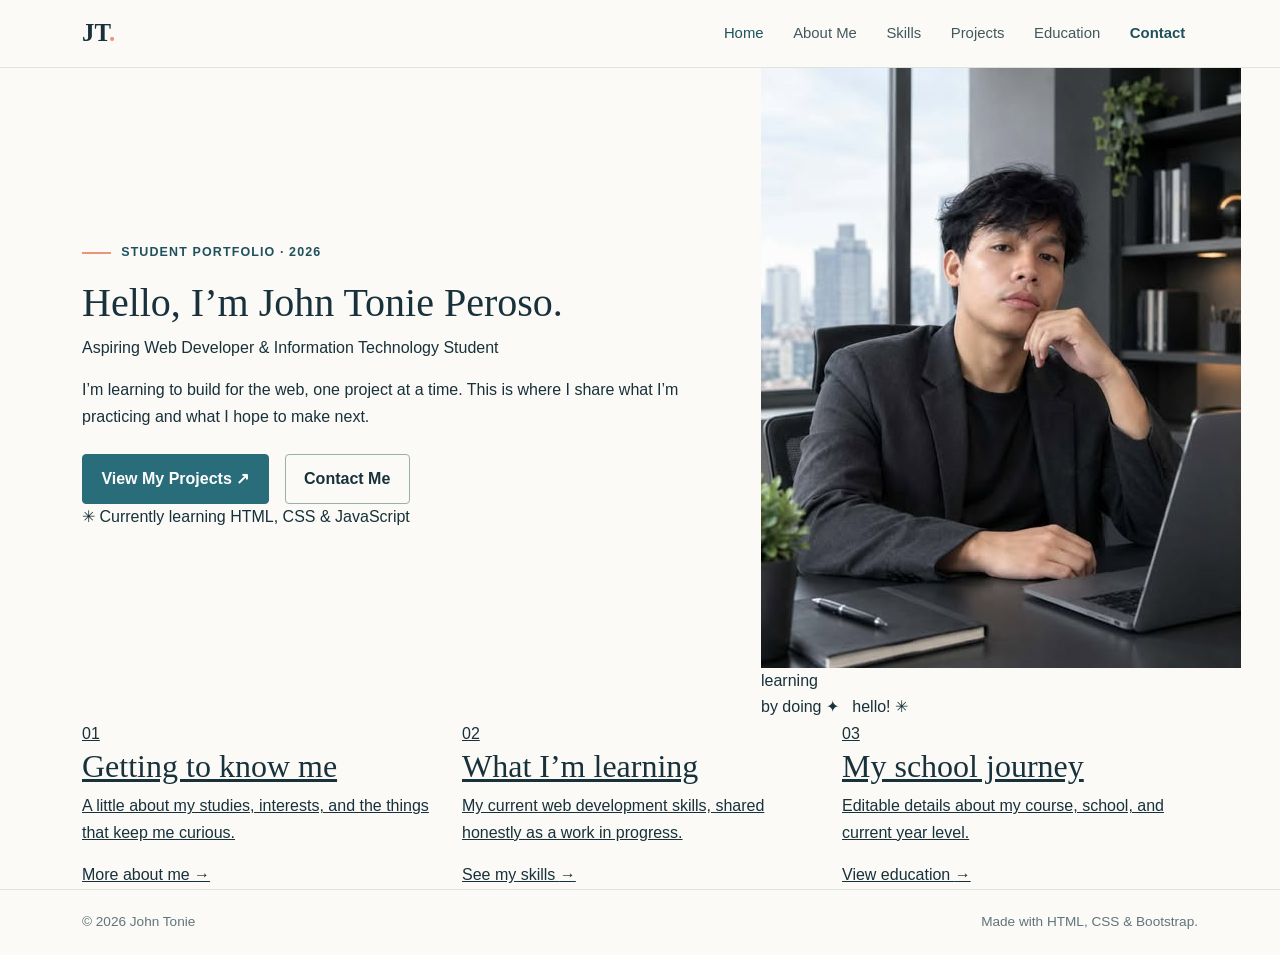
==== index.html @ 824a7008 "Upload portfolio project" ====
<!doctype html>
<html lang="en">
<head>
	<meta charset="utf-8">
	<meta name="viewport" content="width=device-width, initial-scale=1">
	<meta name="description" content="John Tonie's student portfolio: learning, skills, projects, and contact details.">
	<title>John Tonie | Student Portfolio</title>
	<link href="https://cdn.jsdelivr.net/npm/bootstrap@5.3.3/dist/css/bootstrap.min.css" rel="stylesheet">
	<link rel="stylesheet" href="assets/styles/style.css">
	<link rel="stylesheet" href="assets/styles/pages/home.css">
</head>
<body>
	<nav class="navbar navbar-expand-lg site-nav sticky-top" aria-label="Main navigation">
		<div class="container">
			<a class="navbar-brand" href="index.html">JT<span class="brand-dot">.</span></a>
			<button class="navbar-toggler" type="button" data-bs-toggle="collapse" data-bs-target="#mainNav" aria-controls="mainNav" aria-expanded="false" aria-label="Toggle navigation">
				<span class="navbar-toggler-icon"></span>
			</button>
			<div class="collapse navbar-collapse" id="mainNav">
				<ul class="navbar-nav ms-auto align-items-lg-center gap-lg-1">
					<li class="nav-item"><a class="nav-link active" aria-current="page" href="index.html">Home</a></li>
					<li class="nav-item"><a class="nav-link" href="pages/about.html">About Me</a></li>
					<li class="nav-item"><a class="nav-link" href="pages/skills.html">Skills</a></li>
					<li class="nav-item"><a class="nav-link" href="pages/projects.html">Projects</a></li>
					<li class="nav-item"><a class="nav-link" href="pages/education.html">Education</a></li>
					<li class="nav-item"><a class="nav-link nav-contact" href="pages/contact.html">Contact</a></li>
				</ul>
			</div>
		</div>
	</nav>

	<main>
		<section class="home-hero" aria-labelledby="home-title">
			<div class="container">
				<div class="row align-items-center g-5">
					<div class="col-lg-7 order-2 order-lg-1">
						<p class="eyebrow"><span class="eyebrow-mark"></span> Student portfolio · 2026</p>
						<h1 id="home-title">Hello, I’m <span>John Tonie Peroso.</span></h1>
						<p class="hero-role">Aspiring Web Developer &amp; Information Technology Student</p>
						<p class="hero-copy">I’m learning to build for the web, one project at a time. This is where I share what I’m practicing and what I hope to make next.</p>
						<div class="d-flex flex-wrap gap-3 mt-4">
							<a class="btn btn-primary-custom" href="pages/projects.html">View My Projects <span aria-hidden="true">↗</span></a>
							<a class="btn btn-outline-custom" href="pages/contact.html">Contact Me</a>
						</div>
						<p class="hero-note"><span aria-hidden="true">✳</span> Currently learning HTML, CSS &amp; JavaScript</p>
					</div>
					<div class="col-lg-5 order-1 order-lg-2">
						<div class="profile-art">
							<div class="profile-frame">
								<img class="profile-photo" src="assets/images/johntonie.jpg" alt="John Tonie Peroso">
							</div>
							<span class="art-sticker sticker-top">learning<br>by doing</span>
							<span class="art-sticker sticker-bottom">✦ &nbsp; hello!</span>
							<span class="art-scribble" aria-hidden="true">✳</span>
						</div>
					</div>
				</div>
			</div>
		</section>

		<section class="home-details section-space" aria-label="Portfolio overview">
			<div class="container">
				<div class="row g-4">
					<div class="col-md-4">
						<a class="overview-link" href="pages/about.html">
							<span class="overview-number">01</span><h2>Getting to know me</h2>
							<p>A little about my studies, interests, and the things that keep me curious.</p>
							<span class="text-link">More about me <span aria-hidden="true">→</span></span>
						</a>
					</div>
					<div class="col-md-4">
						<a class="overview-link" href="pages/skills.html">
							<span class="overview-number">02</span><h2>What I’m learning</h2>
							<p>My current web development skills, shared honestly as a work in progress.</p>
							<span class="text-link">See my skills <span aria-hidden="true">→</span></span>
						</a>
					</div>
					<div class="col-md-4">
						<a class="overview-link" href="pages/education.html">
							<span class="overview-number">03</span><h2>My school journey</h2>
							<p>Editable details about my course, school, and current year level.</p>
							<span class="text-link">View education <span aria-hidden="true">→</span></span>
						</a>
					</div>
				</div>
			</div>
		</section>
	</main>

	<footer class="site-footer">
		<div class="container d-flex flex-column flex-sm-row justify-content-between gap-2">
			<span>© 2026 John Tonie</span><span>Made with HTML, CSS &amp; Bootstrap.</span>
		</div>
	</footer>
	<script src="https://cdn.jsdelivr.net/npm/bootstrap@5.3.3/dist/js/bootstrap.bundle.min.js"></script>
</body>
</html>
---- assets/styles/style.css ----
:root {
	--ink: #18313b;
	--muted: #61747a;
	--blue: #286d79;
	--blue-deep: #1e515d;
	--mint: #c9e8dc;
	--paper: #fbfaf6;
	--line: #dbe4df;
	--coral: #ed9478;
	--yellow: #f1d37b;
}

html { scroll-behavior: smooth; }

body {
	color: var(--ink);
	background: var(--paper);
	font-family: "Trebuchet MS", "Segoe UI", sans-serif;
	line-height: 1.65;
}

a { color: inherit; }

.site-nav {
	background: rgba(251, 250, 246, .96);
	border-bottom: 1px solid var(--line);
	backdrop-filter: blur(10px);
}

.navbar-brand {
	color: var(--ink);
	font-family: Georgia, "Times New Roman", serif;
	font-size: 1.55rem;
	font-weight: 700;
}

.navbar-brand:hover { color: var(--blue); }
.brand-dot { color: var(--coral); }
.navbar-nav .nav-link { color: #42585e; font-size: .93rem; padding: .65rem .8rem !important; }
.navbar-nav .nav-link:hover, .navbar-nav .nav-link.active { color: var(--blue-deep); }
.navbar-nav .nav-contact { color: var(--blue-deep); font-weight: 700; }
.navbar-toggler { border-color: var(--line); }
.navbar-toggler:focus { box-shadow: 0 0 0 .2rem rgba(40, 109, 121, .18); }

.eyebrow, .page-kicker {
	color: var(--blue-deep);
	font-size: .78rem;
	font-weight: 700;
	letter-spacing: .09em;
	text-transform: uppercase;
}

.eyebrow { display: flex; align-items: center; gap: .65rem; }
.eyebrow-mark { width: 1.8rem; height: 2px; background: var(--coral); }

h1, h2, h3, .page-title {
	font-family: Georgia, "Times New Roman", serif;
	letter-spacing: 0;
}

.btn { border-radius: 4px; padding: .75rem 1.15rem; font-weight: 700; }
.btn-primary-custom { color: #fff; background: var(--blue); border: 1px solid var(--blue); }
.btn-primary-custom:hover { color: #fff; background: var(--blue-deep); border-color: var(--blue-deep); transform: translateY(-2px); }
.btn-outline-custom { color: var(--ink); border: 1px solid #9caeaa; }
.btn-outline-custom:hover { color: var(--blue-deep); border-color: var(--blue); background: #fff; }

.page-hero { padding: clamp(3.4rem, 7vw, 5.7rem) 0 2.7rem; background: #eaf4ef; }
.page-title { max-width: 17ch; margin: .35rem 0 .8rem; font-size: clamp(2.6rem, 5vw, 4rem); line-height: 1.08; }
.page-intro { max-width: 43rem; margin: 0; color: var(--muted); font-size: 1.08rem; }
.content-section { padding: 3.5rem 0 5rem; }
.section-heading { margin: 0 0 1.25rem; font-size: 1.8rem; }
.soft-panel { height: 100%; padding: 1.5rem; border-left: 3px solid var(--coral); background: #f1f5ef; }
.soft-panel h2, .soft-panel h3 { font-size: 1.3rem; }
.soft-panel p:last-child { margin-bottom: 0; color: var(--muted); }
.site-footer { padding: 1.35rem 0; border-top: 1px solid var(--line); color: var(--muted); background: var(--paper); font-size: .85rem; }

@media (max-width: 991.98px) {
	.navbar-nav { align-items: stretch !important; padding: .7rem 0 .4rem; }
	.navbar-nav .nav-link { padding: .55rem 0 !important; }
}

@media (max-width: 575.98px) {
	.content-section { padding: 2.5rem 0 3.5rem; }
}

@media (prefers-reduced-motion: reduce) {
	html { scroll-behavior: auto; }
	*, *::before, *::after { transition-duration: .01ms !important; }
}
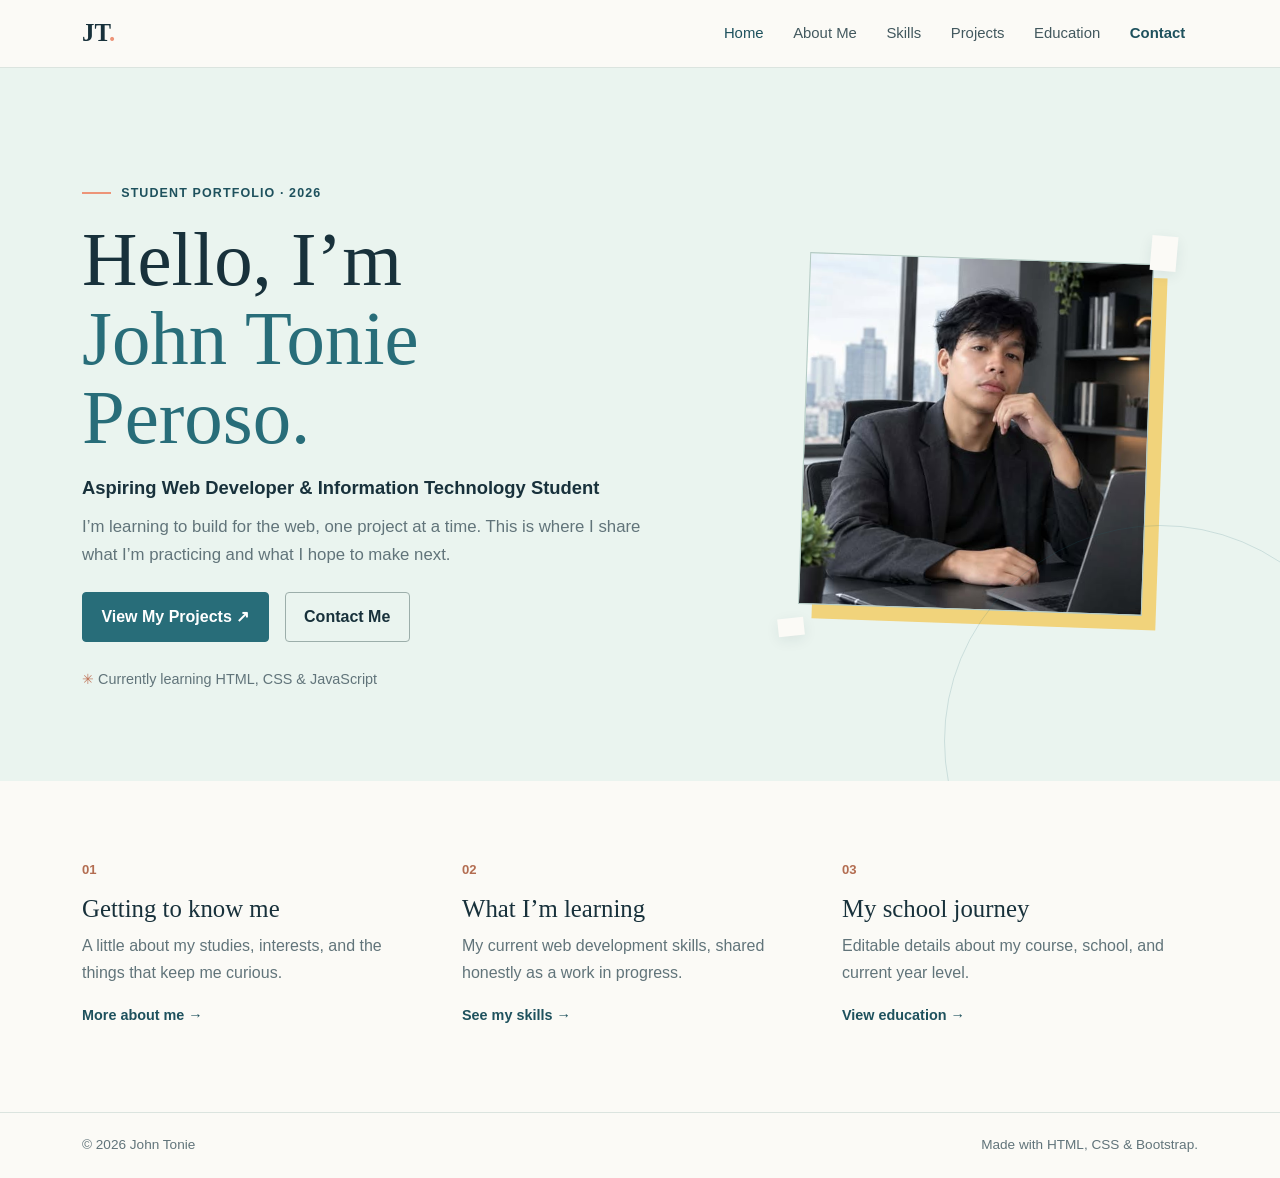
==== commit 9ee3a5cb: "Improve responsive page layouts" ====
--- a/index.html
+++ b/index.html
@@ -7,7 +7,7 @@
 	<title>John Tonie | Student Portfolio</title>
 	<link href="https://cdn.jsdelivr.net/npm/bootstrap@5.3.3/dist/css/bootstrap.min.css" rel="stylesheet">
 	<link rel="stylesheet" href="assets/styles/style.css">
-	<link rel="stylesheet" href="assets/styles/pages/home.css">
+	<link rel="stylesheet" href="assets/styles/home.css">
 </head>
 <body>
 	<nav class="navbar navbar-expand-lg site-nav sticky-top" aria-label="Main navigation">
@@ -49,9 +49,9 @@
 							<div class="profile-frame">
 								<img class="profile-photo" src="assets/images/johntonie.jpg" alt="John Tonie Peroso">
 							</div>
-							<span class="art-sticker sticker-top">learning<br>by doing</span>
-							<span class="art-sticker sticker-bottom">✦ &nbsp; hello!</span>
-							<span class="art-scribble" aria-hidden="true">✳</span>
+							<span class="art-sticker sticker-top"><br></span>
+							<span class="art-sticker sticker-bottom"></span>
+							<span class="art-scribble" aria-hidden="true"></span>
 						</div>
 					</div>
 				</div>
--- a/assets/styles/style.css
+++ b/assets/styles/style.css
@@ -81,6 +81,7 @@
 
 @media (max-width: 575.98px) {
 	.content-section { padding: 2.5rem 0 3.5rem; }
+	.content-section .row { --bs-gutter-x: 1.5rem; }
 }
 
 @media (prefers-reduced-motion: reduce) {
--- a/assets/styles/home.css
+++ b/assets/styles/home.css
@@ -0,0 +1,72 @@
+.home-hero {
+	position: relative;
+	overflow: hidden;
+	padding: clamp(4.5rem, 9vw, 8rem) 0 clamp(4rem, 7vw, 6.5rem);
+	background: #eaf4ef;
+}
+
+.home-hero::after {
+	position: absolute;
+	right: -6rem;
+	bottom: -11rem;
+	width: 27rem;
+	height: 27rem;
+	border: 1px solid rgba(40, 109, 121, .16);
+	border-radius: 50%;
+	content: "";
+	pointer-events: none;
+}
+
+.home-hero h1 {
+	max-width: 12ch;
+	margin: .7rem 0 1rem;
+	font-size: clamp(3rem, 6vw, 5.4rem);
+	line-height: 1.03;
+}
+
+.home-hero h1 span { color: var(--blue); }
+.hero-role { margin-bottom: .6rem; font-size: 1.15rem; font-weight: 700; }
+.hero-copy { max-width: 37rem; color: var(--muted); font-size: 1.05rem; }
+.hero-note { margin: 1.6rem 0 0; color: var(--muted); font-size: .9rem; }
+.hero-note span { color: #bf765c; }
+
+.profile-art { position: relative; width: min(100%, 24rem); margin: auto; padding: 1.4rem 1.5rem 1.8rem 1rem; }
+.profile-frame {
+	position: relative;
+	overflow: hidden;
+	display: flex;
+	min-height: 22rem;
+	flex-direction: column;
+	align-items: center;
+	justify-content: center;
+	gap: .6rem;
+	border: 1px solid rgba(24, 49, 59, .17);
+	background: #d3e8df;
+	box-shadow: 14px 14px 0 var(--yellow);
+	transform: rotate(2deg);
+}
+.profile-photo { position: absolute; inset: 0; width: 100%; height: 100%; object-fit: cover; object-position: center; }
+.profile-initials { color: var(--blue-deep); font-family: Georgia, "Times New Roman", serif; font-size: 7rem; line-height: 1; }
+.profile-caption { color: #56716f; font-size: .67rem; font-weight: 700; letter-spacing: .12em; }
+.art-sticker { position: absolute; z-index: 1; padding: .55rem .8rem; background: var(--paper); box-shadow: 0 4px 14px rgba(24, 49, 59, .08); font-family: Georgia, "Times New Roman", serif; font-size: .9rem; line-height: 1.2; }
+.sticker-top { top: 0; right: -.3rem; color: var(--blue-deep); transform: rotate(5deg); }
+.sticker-bottom { bottom: .2rem; left: -.6rem; color: #8d583f; transform: rotate(-6deg); }
+.art-scribble { position: absolute; right: -.8rem; bottom: 2rem; color: var(--coral); font-size: 2.2rem; }
+
+.section-space { padding: 4.2rem 0; }
+.home-details { position: relative; z-index: 1; background: var(--paper); }
+.overview-link { display: block; height: 100%; padding: .5rem 1.2rem 1rem 0; text-decoration: none; }
+.overview-number { color: #b36d51; font-size: .82rem; font-weight: 700; }
+.overview-link h2 { margin: .7rem 0 .6rem; font-size: 1.55rem; }
+.overview-link p { max-width: 22rem; color: var(--muted); }
+.text-link { color: var(--blue-deep); font-size: .9rem; font-weight: 700; }
+.overview-link:hover .text-link { text-decoration: underline; text-underline-offset: 4px; }
+
+@media (max-width: 575.98px) {
+	.home-hero { padding-top: 3.3rem; }
+	.profile-art { max-width: 19rem; }
+	.profile-frame { min-height: 17rem; }
+	.profile-initials { font-size: 5.8rem; }
+	.section-space { padding: 3rem 0; }
+	.overview-link { padding-right: 0; }
+}
